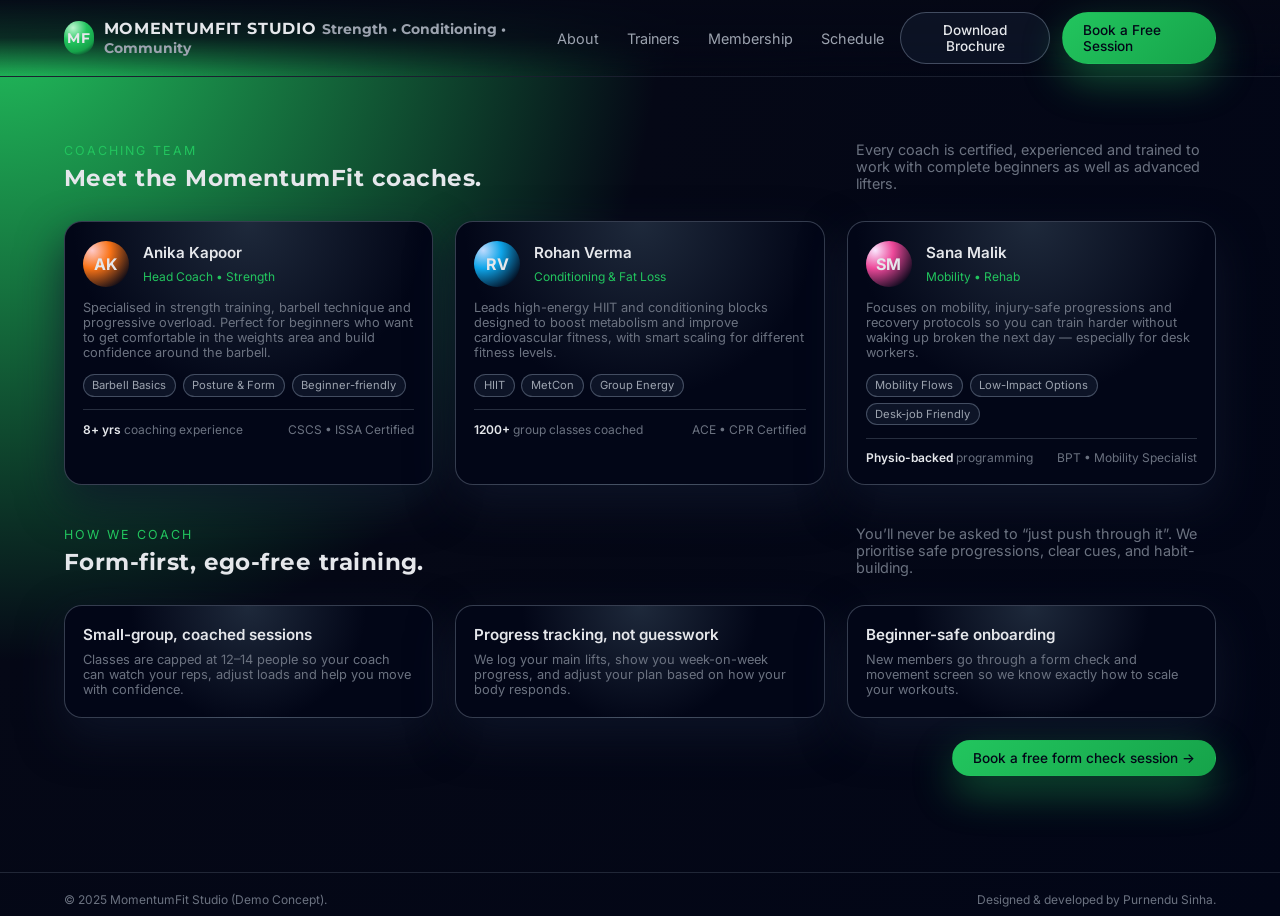
==== trainers.html @ 6e40e049 "Add Trainers page HTML structure This file contains the HTML structure for the Trainers page, includ" ====
<!DOCTYPE html>
<html lang="en">
<head>
  <meta charset="UTF-8" />
  <meta name="viewport" content="width=device-width, initial-scale=1" />
  <title>Trainers – MomentumFit Studio</title>
  <meta name="description" content="Meet the coaching team at MomentumFit Studio – strength, conditioning and mobility experts." />

  <link rel="preconnect" href="https://fonts.googleapis.com" />
  <link rel="preconnect" href="https://fonts.gstatic.com" crossorigin />
  <link href="https://fonts.googleapis.com/css2?family=Montserrat:wght@500;600;700;800&family=Inter:wght@300;400;500;600&display=swap" rel="stylesheet" />

  <link rel="stylesheet" href="styles.css" />
</head>
<body>
  <header>
    <div class="nav-inner">
      <a href="index.html" class="logo">
        <div class="logo-mark">MF</div>
        <div>
          MomentumFit Studio
          <span>Strength • Conditioning • Community</span>
        </div>
      </a>

      <nav aria-label="Primary navigation">
        <ul>
          <li><a href="about.html">About</a></li>
          <li><a href="trainers.html">Trainers</a></li>
          <li><a href="about.html#membership">Membership</a></li>
          <li><a href="about.html#schedule">Schedule</a></li>
        </ul>
      </nav>

      <div class="nav-cta">
        <button class="btn btn-outline" type="button">Download Brochure</button>
        <a href="about.html#join" class="btn btn-primary">Book a Free Session</a>
      </div>

      <div class="hamburger" aria-hidden="true">
        <span></span><span></span><span></span>
      </div>
    </div>
  </header>

  <main class="page-shell">
    <!-- TRAINERS -->
    <section aria-labelledby="trainers-title">
      <div class="section-header">
        <div>
          <p class="section-kicker">Coaching team</p>
          <h1 class="section-title" id="trainers-title">Meet the MomentumFit coaches.</h1>
        </div>
        <p class="section-subtitle">
          Every coach is certified, experienced and trained to work with complete beginners as well as advanced lifters.
        </p>
      </div>

      <div class="card-grid" aria-label="Trainer profiles">
        <!-- Trainer 1 -->
        <article class="card">
          <div class="trainer-head">
            <div class="trainer-avatar">AK</div>
            <div class="trainer-meta">
              <h3>Anika Kapoor</h3>
              <span>Head Coach • Strength</span>
            </div>
          </div>
          <p class="trainer-bio">
            Specialised in strength training, barbell technique and progressive overload. Perfect for
            beginners who want to get comfortable in the weights area and build confidence around the barbell.
          </p>
          <div class="chip-row">
            <span class="chip">Barbell Basics</span>
            <span class="chip">Posture &amp; Form</span>
            <span class="chip">Beginner-friendly</span>
          </div>
          <div class="trainer-foot">
            <span><strong>8+ yrs</strong> coaching experience</span>
            <span>CSCS • ISSA Certified</span>
          </div>
        </article>

        <!-- Trainer 2 -->
        <article class="card">
          <div class="trainer-head">
            <div class="trainer-avatar" style="background: radial-gradient(circle at 20% 20%, #bfdbfe 0, #0ea5e9 35%, #020617 85%);">
              RV
            </div>
            <div class="trainer-meta">
              <h3>Rohan Verma</h3>
              <span>Conditioning &amp; Fat Loss</span>
            </div>
          </div>
          <p class="trainer-bio">
            Leads high-energy HIIT and conditioning blocks designed to boost metabolism and improve cardiovascular
            fitness, with smart scaling for different fitness levels.
          </p>
          <div class="chip-row">
            <span class="chip">HIIT</span>
            <span class="chip">MetCon</span>
            <span class="chip">Group Energy</span>
          </div>
          <div class="trainer-foot">
            <span><strong>1200+</strong> group classes coached</span>
            <span>ACE • CPR Certified</span>
          </div>
        </article>

        <!-- Trainer 3 -->
        <article class="card">
          <div class="trainer-head">
            <div class="trainer-avatar" style="background: radial-gradient(circle at 20% 20%, #fae8ff 0, #ec4899 35%, #020617 85%);">
              SM
            </div>
            <div class="trainer-meta">
              <h3>Sana Malik</h3>
              <span>Mobility • Rehab</span>
            </div>
          </div>
          <p class="trainer-bio">
            Focuses on mobility, injury-safe progressions and recovery protocols so you can train harder
            without waking up broken the next day — especially for desk workers.
          </p>
          <div class="chip-row">
            <span class="chip">Mobility Flows</span>
            <span class="chip">Low-Impact Options</span>
            <span class="chip">Desk-job Friendly</span>
          </div>
          <div class="trainer-foot">
            <span><strong>Physio-backed</strong> programming</span>
            <span>BPT • Mobility Specialist</span>
          </div>
        </article>
      </div>
    </section>

    <!-- HOW WE COACH -->
    <section style="margin-top: 2.5rem;">
      <div class="section-header">
        <div>
          <p class="section-kicker">How we coach</p>
          <h2 class="section-title">Form-first, ego-free training.</h2>
        </div>
        <p class="section-subtitle">
          You’ll never be asked to “just push through it”. We prioritise safe progressions, clear cues, and habit-building.
        </p>
      </div>

      <div class="card-grid">
        <article class="card">
          <h3 class="mini-title">Small-group, coached sessions</h3>
          <p class="mini-copy">
            Classes are capped at 12–14 people so your coach can watch your reps, adjust loads and help you move with confidence.
          </p>
        </article>
        <article class="card">
          <h3 class="mini-title">Progress tracking, not guesswork</h3>
          <p class="mini-copy">
            We log your main lifts, show you week-on-week progress, and adjust your plan based on how your body responds.
          </p>
        </article>
        <article class="card">
          <h3 class="mini-title">Beginner-safe onboarding</h3>
          <p class="mini-copy">
            New members go through a form check and movement screen so we know exactly how to scale your workouts.
          </p>
        </article>
      </div>

      <div class="section-cta-row">
        <a href="about.html#join" class="btn btn-primary">Book a free form check session →</a>
      </div>
    </section>
  </main>

  <footer>
    <div class="footer-inner">
      <span>© 2025 MomentumFit Studio (Demo Concept).</span>
      <div class="footer-links">
        <span>Designed &amp; developed by Purnendu Sinha.</span>
      </div>
    </div>
  </footer>
</body>
</html>
---- styles.css ----
:root {
  --bg-body: #050816;
  --bg-elevated: #0b1020;
  --bg-elevated-soft: rgba(15, 23, 42, 0.9);
  --accent: #22c55e;
  --accent-soft: rgba(34, 197, 94, 0.15);
  --accent-alt: #f97316;
  --border-subtle: rgba(148, 163, 184, 0.3);
  --text-main: #e5e7eb;
  --text-muted: #9ca3af;
  --text-soft: #6b7280;
  --danger: #ef4444;
  --radius-lg: 18px;
  --radius-xl: 24px;
  --shadow-soft: 0 24px 60px rgba(15, 23, 42, 0.9);
  --shadow-subtle: 0 18px 45px rgba(15, 23, 42, 0.8);
  --nav-height: 76px;
}

* {
  box-sizing: border-box;
  margin: 0;
  padding: 0;
}

html,
body {
  scroll-behavior: smooth;
  background: radial-gradient(circle at top left, #22c55e 0, #050816 42%, #020617 100%);
}

body {
  font-family: 'Inter', system-ui, -apple-system, BlinkMacSystemFont, sans-serif;
  color: var(--text-main);
  min-height: 100vh;
}

a {
  color: inherit;
  text-decoration: none;
}

img {
  max-width: 100%;
  display: block;
}

/* Layout */

.page-shell {
  max-width: 1200px;
  margin: 0 auto;
  padding: 0 1.5rem 3rem;
}

header {
  position: sticky;
  top: 0;
  z-index: 20;
  backdrop-filter: blur(18px);
  background: linear-gradient(
    to bottom,
    rgba(5, 8, 22, 0.98),
    rgba(5, 8, 22, 0.8),
    transparent
  );
  border-bottom: 1px solid rgba(148, 163, 184, 0.15);
}

.nav-inner {
  max-width: 1200px;
  margin: 0 auto;
  padding: 0.75rem 1.5rem;
  display: flex;
  align-items: center;
  justify-content: space-between;
  height: var(--nav-height);
  gap: 1rem;
}

.logo {
  display: flex;
  align-items: center;
  gap: 0.6rem;
  font-family: 'Montserrat', sans-serif;
  font-weight: 700;
  letter-spacing: 0.04em;
  text-transform: uppercase;
}

.logo-mark {
  width: 34px;
  height: 34px;
  border-radius: 999px;
  background: radial-gradient(circle at 30% 20%, #bbf7d0 0, #22c55e 40%, #16a34a 70%, #020617 100%);
  display: flex;
  align-items: center;
  justify-content: center;
  font-size: 0.9rem;
}

.logo span:last-child {
  font-size: 0.85rem;
  color: var(--text-muted);
  text-transform: none;
  letter-spacing: 0;
}

nav ul {
  display: flex;
  align-items: center;
  list-style: none;
  gap: 1.75rem;
  font-size: 0.9rem;
}

nav a {
  position: relative;
  color: var(--text-muted);
}

nav a::after {
  content: "";
  position: absolute;
  left: 0;
  bottom: -0.35rem;
  width: 0;
  height: 2px;
  border-radius: 999px;
  background: linear-gradient(to right, var(--accent), var(--accent-alt));
  transition: width 0.18s ease-out;
}

nav a:hover {
  color: var(--text-main);
}

nav a:hover::after {
  width: 16px;
}

.nav-cta {
  display: flex;
  align-items: center;
  gap: 0.75rem;
}

/* Buttons */

.btn {
  display: inline-flex;
  align-items: center;
  justify-content: center;
  gap: 0.4rem;
  border-radius: 999px;
  padding: 0.55rem 1.25rem;
  border: 1px solid transparent;
  font-size: 0.85rem;
  font-weight: 500;
  cursor: pointer;
  background: none;
  color: inherit;
  transition:
    transform 0.15s ease-out,
    box-shadow 0.15s ease-out,
    background 0.15s ease-out,
    border-color 0.15s ease-out;
  font-family: inherit;
}

.btn-primary {
  background: linear-gradient(135deg, #22c55e, #16a34a);
  color: #020617;
  box-shadow: 0 16px 40px rgba(34, 197, 94, 0.4);
}

.btn-primary:hover {
  transform: translateY(-1px) translateZ(0);
  box-shadow: 0 18px 48px rgba(34, 197, 94, 0.45);
}

.btn-outline {
  border-color: rgba(148, 163, 184, 0.4);
  background: rgba(15, 23, 42, 0.75);
}

.btn-outline:hover {
  border-color: var(--accent);
  background: rgba(15, 23, 42, 0.95);
}

.btn-pill {
  border-radius: 999px;
  border: 1px solid rgba(148, 163, 184, 0.35);
  background: rgba(15, 23, 42, 0.8);
  padding: 0.3rem 0.9rem;
  font-size: 0.75rem;
  color: var(--text-soft);
  display: inline-flex;
  align-items: center;
  gap: 0.4rem;
}

.btn-pill span {
  display: inline-flex;
  align-items: center;
  justify-content: center;
  width: 20px;
  height: 20px;
  border-radius: 999px;
  background: rgba(34, 197, 94, 0.2);
  color: var(--accent);
  font-size: 0.75rem;
}

/* Hamburger */

.hamburger {
  display: none;
  flex-direction: column;
  gap: 4px;
  cursor: pointer;
}

.hamburger span {
  width: 20px;
  height: 2px;
  border-radius: 999px;
  background: var(--text-main);
}

/* Hero */

main {
  margin-top: 1.5rem;
}

.hero {
  display: grid;
  grid-template-columns: minmax(0, 1.25fr) minmax(0, 1fr);
  gap: 3rem;
  align-items: center;
  padding-top: 2rem;
}

.hero-copy {
  max-width: 540px;
}

.eyebrow {
  font-size: 0.8rem;
  text-transform: uppercase;
  letter-spacing: 0.14em;
  color: var(--accent);
  margin-bottom: 0.9rem;
  font-weight: 600;
}

.hero h1 {
  font-family: 'Montserrat', sans-serif;
  font-size: clamp(2.3rem, 4vw, 3.1rem);
  line-height: 1.05;
  margin-bottom: 1rem;
}

.hero h1 span {
  background: linear-gradient(120deg, #22c55e, #a3e635, #f97316);
  -webkit-background-clip: text;
  background-clip: text;
  color: transparent;
}

.hero-lead {
  font-size: 0.95rem;
  color: var(--text-soft);
  max-width: 32rem;
  margin-bottom: 1.6rem;
}

.hero-actions {
  display: flex;
  flex-wrap: wrap;
  gap: 0.9rem;
  margin-bottom: 1.5rem;
}

.hero-meta {
  display: flex;
  flex-wrap: wrap;
  gap: 1.5rem;
  font-size: 0.78rem;
  color: var(--text-soft);
}

.hero-meta strong {
  display: block;
  font-size: 1.1rem;
  color: var(--text-main);
}

.hero-visual {
  position: relative;
}

.hero-card {
  position: relative;
  border-radius: var(--radius-xl);
  padding: 1.5rem 1.4rem;
  background: radial-gradient(circle at top, #22c55e1f 0, #020617 45%);
  border: 1px solid rgba(148, 163, 184, 0.25);
  box-shadow: var(--shadow-soft);
  overflow: hidden;
}

.hero-card-header {
  display: flex;
  justify-content: space-between;
  gap: 1rem;
  margin-bottom: 1.4rem;
}

.hero-avatar {
  display: flex;
  align-items: center;
  gap: 0.7rem;
}

.hero-avatar-circle {
  width: 42px;
  height: 42px;
  border-radius: 999px;
  background: radial-gradient(circle at 30% 20%, #bbf7d0 0, #22c55e 35%, #0f172a 88%);
  display: flex;
  align-items: center;
  justify-content: center;
  font-size: 1rem;
  font-weight: 700;
  color: #020617;
}

.hero-avatar-meta span {
  display: block;
  font-size: 0.78rem;
}

.hero-avatar-meta span:first-child {
  font-weight: 600;
}

.hero-avatar-meta span:last-child {
  color: var(--text-soft);
}

.hero-tag {
  font-size: 0.7rem;
  padding: 0.25rem 0.7rem;
  border-radius: 999px;
  background: rgba(15, 23, 42, 0.9);
  border: 1px solid rgba(148, 163, 184, 0.5);
  color: var(--text-muted);
  align-self: flex-start;
}

.hero-metrics {
  display: grid;
  grid-template-columns: repeat(3, minmax(0, 1fr));
  gap: 0.8rem;
  margin-bottom: 1.1rem;
  font-size: 0.75rem;
}

.metric {
  padding: 0.65rem 0.7rem;
  border-radius: 0.9rem;
  background: rgba(15, 23, 42, 0.9);
  border: 1px solid rgba(30, 64, 175, 0.4);
}

.metric strong {
  display: block;
  font-size: 0.95rem;
  margin-bottom: 0.15rem;
  color: #e0f2fe;
}

.metric small {
  color: var(--text-soft);
}

.hero-timeline {
  position: relative;
  margin-top: 0.4rem;
  padding: 0.85rem 0.8rem;
  border-radius: 0.9rem;
  background: rgba(15, 23, 42, 0.94);
  border: 1px dashed rgba(148, 163, 184, 0.45);
  font-size: 0.7rem;
}

.hero-timeline-row {
  display: flex;
  justify-content: space-between;
  gap: 0.8rem;
  margin-bottom: 0.4rem;
}

.hero-timeline-row:last-child {
  margin-bottom: 0;
}

.hero-timeline-label {
  color: var(--text-soft);
}

.hero-timeline-value {
  font-weight: 500;
  color: var(--accent);
}

.floating-card {
  position: absolute;
  right: -0.7rem;
  bottom: -1rem;
  width: 190px;
  border-radius: 1rem;
  padding: 0.7rem 0.8rem;
  background: var(--bg-elevated-soft);
  border: 1px solid rgba(148, 163, 184, 0.6);
  transform: translateY(0);
  animation: float 6s ease-in-out infinite;
  font-size: 0.72rem;
  box-shadow: var(--shadow-subtle);
}

.floating-card strong {
  display: block;
  font-size: 0.8rem;
  margin-bottom: 0.25rem;
}

.floating-progress {
  margin-top: 0.4rem;
  width: 100%;
  height: 4px;
  border-radius: 999px;
  background: rgba(30, 64, 175, 0.6);
  overflow: hidden;
  position: relative;
}

.floating-progress span {
  position: absolute;
  left: 0;
  top: 0;
  height: 100%;
  width: 70%;
  border-radius: 999px;
  background: linear-gradient(90deg, #22c55e, #a3e635);
}

@keyframes float {
  0%,
  100% {
    transform: translateY(0);
  }
  50% {
    transform: translateY(-8px);
  }
}

/* Sections */

section {
  margin-top: 4rem;
}

.section-header {
  display: flex;
  justify-content: space-between;
  align-items: flex-end;
  gap: 1rem;
  margin-bottom: 1.8rem;
}

.section-title {
  font-family: 'Montserrat', sans-serif;
  font-size: 1.45rem;
  letter-spacing: 0.02em;
}

.section-kicker {
  font-size: 0.78rem;
  color: var(--accent);
  text-transform: uppercase;
  letter-spacing: 0.16em;
  margin-bottom: 0.4rem;
}

.section-subtitle {
  font-size: 0.9rem;
  color: var(--text-soft);
  max-width: 360px;
}

.section-cta-row {
  margin-top: 1.4rem;
  display: flex;
  gap: 0.8rem;
  justify-content: flex-end;
  flex-wrap: wrap;
}

/* Cards & Grid */

.card-grid {
  display: grid;
  grid-template-columns: repeat(3, minmax(0, 1fr));
  gap: 1.4rem;
}

.card {
  border-radius: var(--radius-lg);
  padding: 1.2rem 1.1rem;
  background: radial-gradient(circle at top, #1e293b 0, #020617 55%);
  border: 1px solid rgba(148, 163, 184, 0.35);
  box-shadow: var(--shadow-subtle);
}

.mini-title {
  font-size: 0.95rem;
  margin-bottom: 0.5rem;
  font-weight: 600;
}

.mini-copy {
  font-size: 0.8rem;
  color: var(--text-soft);
}

/* Trainers */

.trainer-head {
  display: flex;
  align-items: center;
  gap: 0.9rem;
  margin-bottom: 0.8rem;
}

.trainer-avatar {
  width: 46px;
  height: 46px;
  border-radius: 999px;
  background: radial-gradient(circle at 20% 20%, #fecaca 0, #f97316 35%, #020617 85%);
  display: flex;
  align-items: center;
  justify-content: center;
  font-weight: 700;
  font-size: 1rem;
}

.trainer-meta h3 {
  font-size: 0.95rem;
  margin-bottom: 0.2rem;
  font-weight: 600;
}

.trainer-meta span {
  font-size: 0.75rem;
  color: var(--accent);
}

.trainer-bio {
  font-size: 0.8rem;
  color: var(--text-soft);
  margin-bottom: 0.9rem;
}

.chip-row {
  display: flex;
  flex-wrap: wrap;
  gap: 0.4rem;
  margin-bottom: 0.7rem;
}

.chip {
  font-size: 0.7rem;
  padding: 0.2rem 0.55rem;
  border-radius: 999px;
  background: rgba(15, 23, 42, 0.9);
  border: 1px solid rgba(148, 163, 184, 0.4);
  color: var(--text-muted);
}

.trainer-foot {
  display: flex;
  justify-content: space-between;
  align-items: center;
  font-size: 0.75rem;
  color: var(--text-soft);
  border-top: 1px solid rgba(148, 163, 184, 0.25);
  padding-top: 0.7rem;
  margin-top: 0.8rem;
}

.trainer-foot strong {
  color: var(--text-main);
  font-weight: 600;
}

/* Plans */

.plans-grid {
  display: grid;
  grid-template-columns: repeat(3, minmax(0, 1fr));
  gap: 1.4rem;
}

.plan {
  border-radius: var(--radius-lg);
  padding: 1.4rem 1.2rem;
  background: radial-gradient(circle at top, #22c55e0f 0, #020617 60%);
  border: 1px solid rgba(148, 163, 184, 0.4);
  position: relative;
  overflow: hidden;
  display: flex;
  flex-direction: column;
  gap: 0.9rem;
}

.plan--featured {
  border-color: var(--accent);
  box-shadow: 0 24px 60px rgba(34, 197, 94, 0.35);
  transform: translateY(-4px);
}

.plan-badge {
  position: absolute;
  top: 0.85rem;
  right: 1rem;
  font-size: 0.7rem;
  padding: 0.15rem 0.6rem;
  border-radius: 999px;
  background: rgba(34, 197, 94, 0.16);
  color: #bbf7d0;
  border: 1px solid rgba(34, 197, 94, 0.5);
}

.plan-name {
  font-size: 0.95rem;
  font-weight: 600;
  font-family: 'Montserrat', sans-serif;
}

.plan-tagline {
  font-size: 0.78rem;
  color: var(--text-soft);
}

.plan-price {
  display: flex;
  align-items: baseline;
  gap: 0.2rem;
}

.plan-price span:first-child {
  font-size: 1.6rem;
  font-weight: 700;
}

.plan-price span:nth-child(2) {
  font-size: 0.75rem;
  color: var(--text-soft);
}

.plan-cta {
  margin-top: 0.3rem;
}

.plan ul {
  list-style: none;
  font-size: 0.8rem;
  color: var(--text-soft);
  margin-top: 0.3rem;
}

.plan li {
  display: flex;
  align-items: center;
  gap: 0.4rem;
  margin: 0.18rem 0;
}

.plan li::before {
  content: "●";
  font-size: 0.5rem;
  color: var(--accent);
}

/* Schedule */

.schedule-layout {
  display: grid;
  grid-template-columns: minmax(0, 1.4fr) minmax(0, 1fr);
  gap: 1.6rem;
}

.schedule-note {
  font-size: 0.82rem;
  color: var(--text-soft);
  margin-bottom: 0.8rem;
}

.schedule-pill-row {
  display: flex;
  flex-wrap: wrap;
  gap: 0.5rem;
  margin-bottom: 1rem;
}

.schedule-pill {
  font-size: 0.72rem;
  padding: 0.25rem 0.6rem;
  border-radius: 999px;
  background: rgba(15, 23, 42, 0.9);
  border: 1px solid rgba(148, 163, 184, 0.3);
  color: var(--text-muted);
}

.schedule-table {
  width: 100%;
  border-collapse: collapse;
  font-size: 0.78rem;
  border-radius: var(--radius-lg);
  overflow: hidden;
  background: rgba(15, 23, 42, 0.9);
  border: 1px solid rgba(148, 163, 184, 0.4);
}

.schedule-table thead {
  background: rgba(15, 23, 42, 0.95);
}

.schedule-table th,
.schedule-table td {
  padding: 0.65rem 0.8rem;
  text-align: left;
}

.schedule-table th {
  font-size: 0.75rem;
  color: var(--text-muted);
  font-weight: 500;
}

.schedule-table td {
  border-top: 1px solid rgba(30, 64, 175, 0.3);
}

.badge-class {
  display: inline-flex;
  align-items: center;
  padding: 0.15rem 0.5rem;
  border-radius: 999px;
  font-size: 0.7rem;
  background: rgba(34, 197, 94, 0.1);
  color: #bbf7d0;
  border: 1px solid rgba(34, 197, 94, 0.5);
}

.badge-intensity {
  font-size: 0.7rem;
  padding: 0.15rem 0.45rem;
  border-radius: 999px;
  background: rgba(248, 250, 252, 0.05);
  border: 1px solid rgba(148, 163, 184, 0.4);
  color: var(--text-muted);
}

.schedule-sidebar {
  border-radius: var(--radius-lg);
  padding: 1.2rem 1.1rem;
  background: rgba(15, 23, 42, 0.96);
  border: 1px solid rgba(148, 163, 184, 0.4);
  box-shadow: var(--shadow-subtle);
  font-size: 0.8rem;
}

.schedule-sidebar h3 {
  font-size: 0.95rem;
  margin-bottom: 0.4rem;
}

.schedule-sidebar p {
  color: var(--text-soft);
  margin-bottom: 0.8rem;
}

.schedule-side-row {
  display: flex;
  justify-content: space-between;
  align-items: center;
  margin-bottom: 0.35rem;
  color: var(--text-soft);
}

.schedule-side-row strong {
  color: var(--text-main);
  font-size: 0.82rem;
}

/* Contact */

.contact-grid {
  display: grid;
  grid-template-columns: minmax(0, 1.1fr) minmax(0, 1fr);
  gap: 1.6rem;
}

form {
  border-radius: var(--radius-lg);
  padding: 1.4rem 1.3rem;
  background: rgba(15, 23, 42, 0.95);
  border: 1px solid rgba(148, 163, 184, 0.4);
  box-shadow: var(--shadow-subtle);
  font-size: 0.85rem;
}

.form-row {
  display: grid;
  grid-template-columns: repeat(2, minmax(0, 1fr));
  gap: 0.8rem;
}

.field {
  margin-bottom: 0.8rem;
}

label {
  display: block;
  font-size: 0.78rem;
  margin-bottom: 0.25rem;
  color: var(--text-muted);
}

input,
select,
textarea {
  width: 100%;
  border-radius: 0.75rem;
  border: 1px solid rgba(148, 163, 184, 0.4);
  background: rgba(15, 23, 42, 0.95);
  color: var(--text-main);
  padding: 0.5rem 0.75rem;
  font-size: 0.85rem;
  font-family: inherit;
  outline: none;
  transition:
    border-color 0.12s ease-out,
    box-shadow 0.12s ease-out,
    background 0.12s ease-out;
}

input:focus,
select:focus,
textarea:focus {
  border-color: var(--accent);
  box-shadow: 0 0 0 1px rgba(34, 197, 94, 0.4);
  background: rgba(15, 23, 42, 0.98);
}

textarea {
  min-height: 110px;
  resize: vertical;
}

.form-note {
  margin-top: 0.6rem;
  font-size: 0.72rem;
  color: var(--text-soft);
}

.contact-copy {
  font-size: 0.85rem;
  color: var(--text-soft);
  padding: 1rem 0.3rem;
}

.contact-copy h3 {
  font-family: 'Montserrat', sans-serif;
  font-size: 1rem;
  margin-bottom: 0.6rem;
}

.contact-highlights {
  margin-top: 0.8rem;
  display: grid;
  gap: 0.5rem;
}

.contact-highlight {
  display: flex;
  justify-content: space-between;
  font-size: 0.8rem;
}

.contact-highlight span:first-child {
  color: var(--text-muted);
}

.contact-highlight span:last-child {
  font-weight: 500;
  color: var(--accent);
}

/* Footer */

footer {
  margin-top: 3rem;
  border-top: 1px solid rgba(148, 163, 184, 0.2);
  padding-top: 1.2rem;
  padding-bottom: 0.6rem;
  font-size: 0.75rem;
  color: var(--text-soft);
}

.footer-inner {
  max-width: 1200px;
  margin: 0 auto;
  padding: 0 1.5rem;
  display: flex;
  justify-content: space-between;
  align-items: center;
  gap: 1rem;
  flex-wrap: wrap;
}

.footer-links {
  display: flex;
  gap: 1rem;
  flex-wrap: wrap;
}

/* Responsive */

@media (max-width: 960px) {
  .hero {
    grid-template-columns: minmax(0, 1fr);
  }

  .hero-visual {
    order: -1;
  }

  .card-grid,
  .plans-grid {
    grid-template-columns: repeat(2, minmax(0, 1fr));
  }

  .schedule-layout,
  .contact-grid {
    grid-template-columns: minmax(0, 1fr);
  }
}

@media (max-width: 768px) {
  .nav-inner {
    padding-inline: 1rem;
  }

  nav ul {
    display: none; /* purely visual: no JS menu */
  }

  .nav-cta {
    display: none;
  }

  .hamburger {
    display: flex;
  }

  .hero {
    gap: 2.1rem;
  }

  section {
    margin-top: 3rem;
  }

  .card-grid,
  .plans-grid {
    grid-template-columns: minmax(0, 1fr);
  }

  .section-header {
    flex-direction: column;
    align-items: flex-start;
  }

  .page-shell {
    padding-inline: 1.1rem;
  }

  .footer-inner {
    padding-inline: 1.1rem;
  }
}
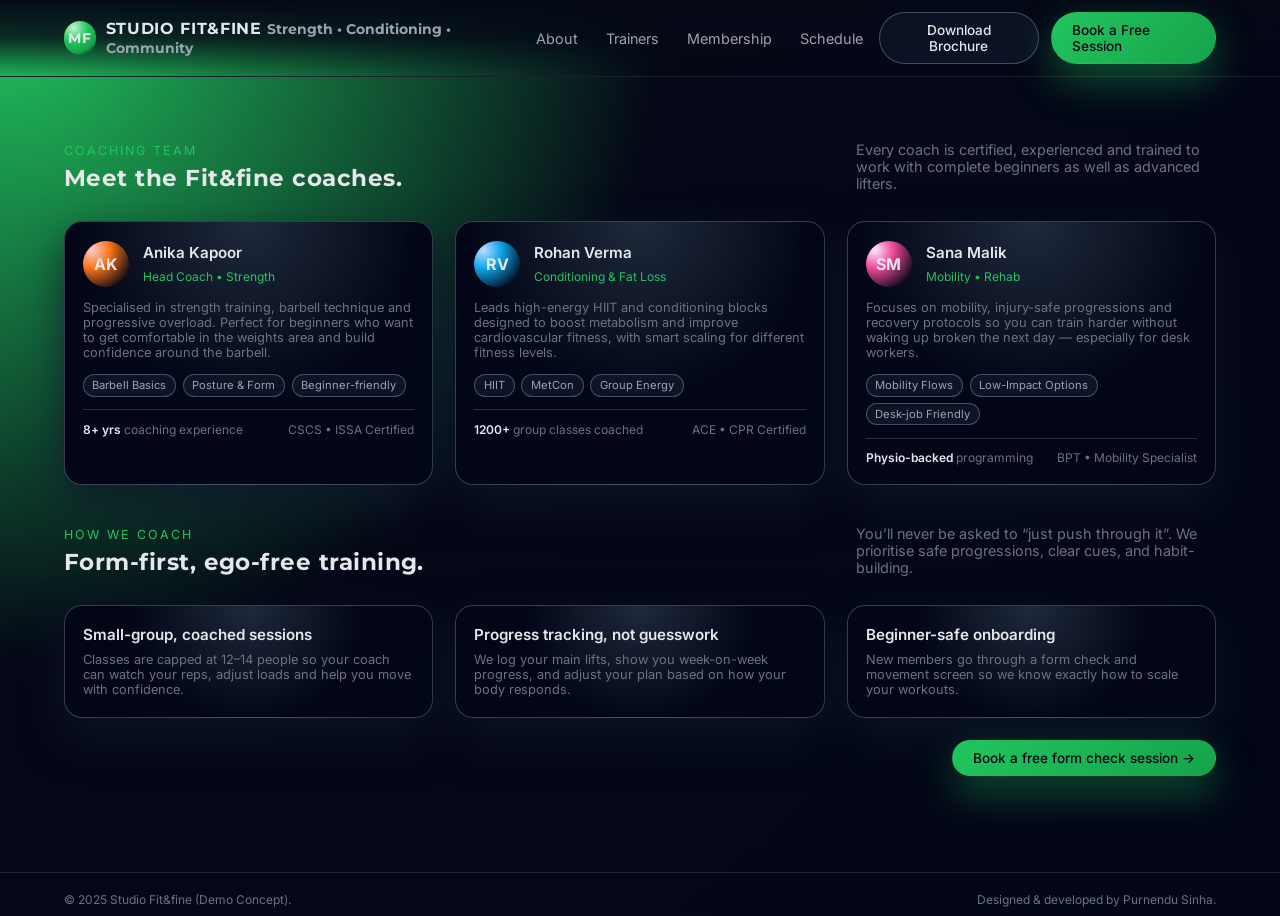
==== commit 9dcd8e0a: "Update trainer page branding to Studio Fit&fine" ====
--- a/trainers.html
+++ b/trainers.html
@@ -3,8 +3,8 @@
 <head>
   <meta charset="UTF-8" />
   <meta name="viewport" content="width=device-width, initial-scale=1" />
-  <title>Trainers – MomentumFit Studio</title>
-  <meta name="description" content="Meet the coaching team at MomentumFit Studio – strength, conditioning and mobility experts." />
+  <title>Trainers – Studio Fit&fine</title>
+  <meta name="description" content="Meet the coaching team at Studio Fit&fine – strength, conditioning and mobility experts." />
 
   <link rel="preconnect" href="https://fonts.googleapis.com" />
   <link rel="preconnect" href="https://fonts.gstatic.com" crossorigin />
@@ -18,7 +18,7 @@
       <a href="index.html" class="logo">
         <div class="logo-mark">MF</div>
         <div>
-          MomentumFit Studio
+          Studio Fit&fine
           <span>Strength • Conditioning • Community</span>
         </div>
       </a>
@@ -49,7 +49,7 @@
       <div class="section-header">
         <div>
           <p class="section-kicker">Coaching team</p>
-          <h1 class="section-title" id="trainers-title">Meet the MomentumFit coaches.</h1>
+          <h1 class="section-title" id="trainers-title">Meet the Fit&fine coaches.</h1>
         </div>
         <p class="section-subtitle">
           Every coach is certified, experienced and trained to work with complete beginners as well as advanced lifters.
@@ -176,7 +176,7 @@
 
   <footer>
     <div class="footer-inner">
-      <span>© 2025 MomentumFit Studio (Demo Concept).</span>
+      <span>© 2025 Studio Fit&fine (Demo Concept).</span>
       <div class="footer-links">
         <span>Designed &amp; developed by Purnendu Sinha.</span>
       </div>
